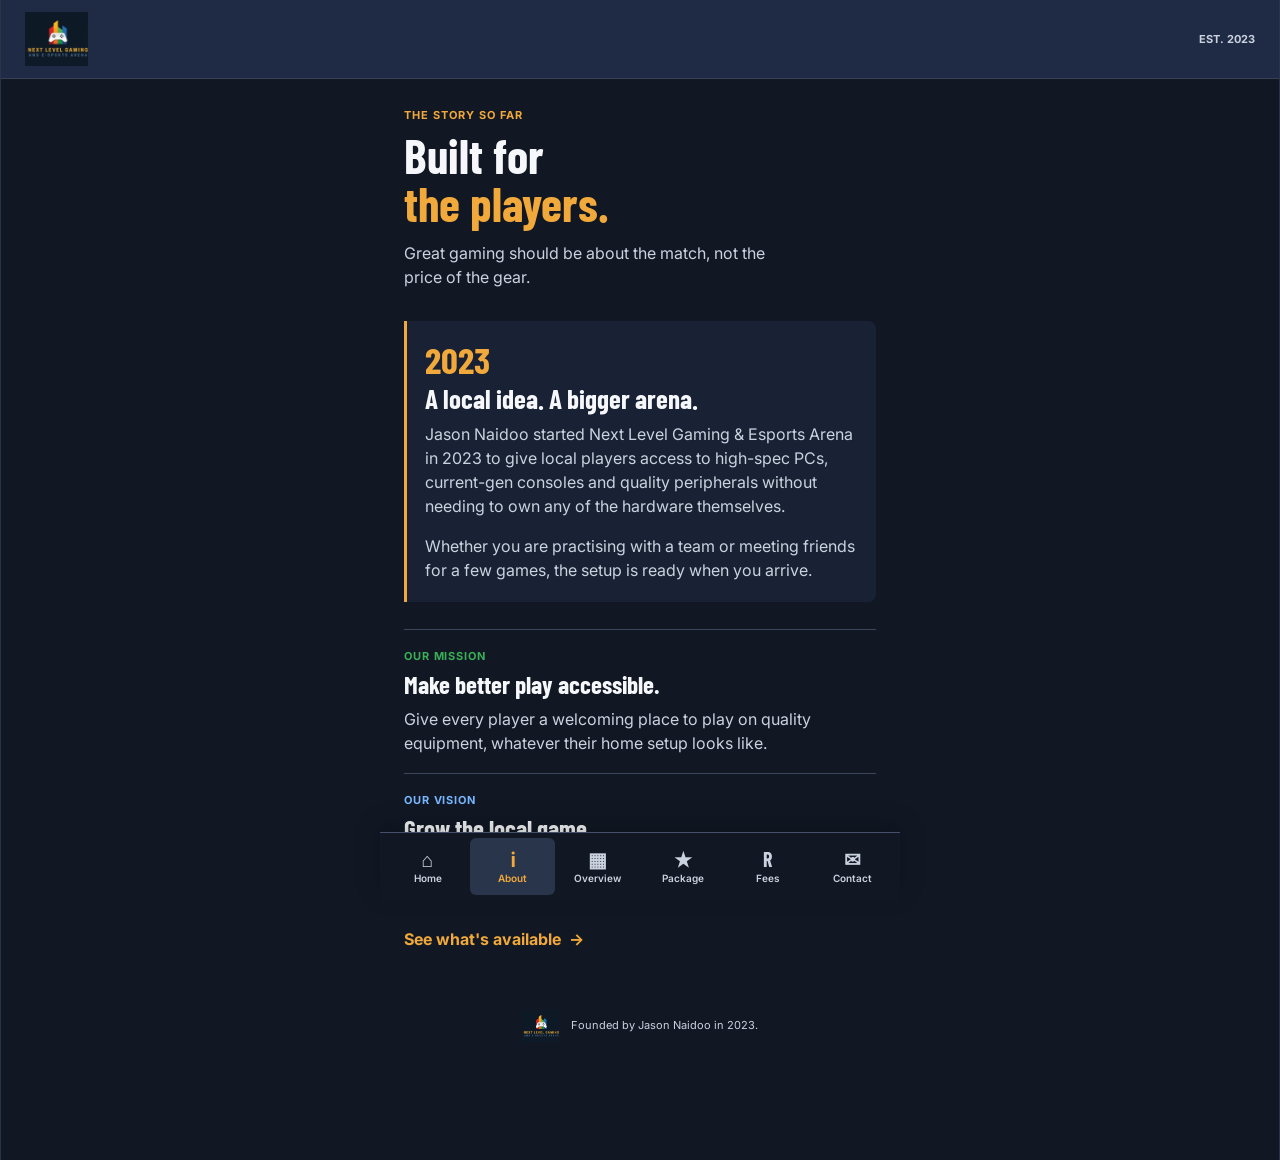
==== about.html @ 75a26975 "Initial commit" ====
<!doctype html>
<html lang="en">
<head>
  <meta charset="utf-8">
  <meta name="viewport" content="width=device-width, initial-scale=1, viewport-fit=cover">
  <meta name="theme-color" content="#1F2A44">
  <meta name="description" content="Learn why Jason Naidoo founded Next Level Gaming & Esports Arena in 2023.">
  <title>About Us | Next Level Gaming & Esports Arena</title>
  <link rel="preconnect" href="https://fonts.googleapis.com">
  <link rel="preconnect" href="https://fonts.gstatic.com" crossorigin>
  <link href="https://fonts.googleapis.com/css2?family=Barlow+Condensed:wght@600;700;800&family=Inter:wght@400;500;600;700&display=swap" rel="stylesheet">
  <link rel="stylesheet" href="css/style.css">
  <script src="js/script.js" defer></script>
</head>
<body>
  <header class="site-header">
    <a class="brand" href="index.html" aria-label="Next Level Gaming Arena home">
      <img class="brand-logo" src="assets/nlg-logo.jpg" alt="Next Level Gaming and Esports Arena logo">
      <span class="brand-fallback" hidden><strong>NEXT LEVEL</strong><small>GAMING &amp; ESPORTS ARENA</small></span>
    </a>
    <span class="header-year">EST. 2023</span>
  </header>

  <main class="page-content">
    <section class="page-intro" aria-labelledby="page-title">
      <p class="eyebrow">THE STORY SO FAR</p>
      <h1 id="page-title">Built for<br><span>the players.</span></h1>
      <p class="intro-copy">Great gaming should be about the match, not the price of the gear.</p>
    </section>

    <section class="story-block" aria-labelledby="story-heading">
      <p class="story-year" aria-label="Founded in 2023">2023</p>
      <h2 id="story-heading">A local idea. A bigger arena.</h2>
      <p>Jason Naidoo started Next Level Gaming &amp; Esports Arena in 2023 to give local players access to high-spec PCs, current-gen consoles and quality peripherals without needing to own any of the hardware themselves.</p>
      <p>Whether you are practising with a team or meeting friends for a few games, the setup is ready when you arrive.</p>
    </section>

    <section class="statement-list" aria-label="Our mission and vision">
      <article class="statement-item">
        <span class="statement-label">OUR MISSION</span>
        <h2>Make better play accessible.</h2>
        <p>Give every player a welcoming place to play on quality equipment, whatever their home setup looks like.</p>
      </article>
      <article class="statement-item statement-vision">
        <span class="statement-label">OUR VISION</span>
        <h2>Grow the local game.</h2>
        <p>Build a connected gaming community where casual players, teams and event organisers can level up together.</p>
      </article>
    </section>

    <a class="text-link" href="overview.html">See what's available <span aria-hidden="true">&#8594;</span></a>
  </main>

  <footer class="site-footer">
    <img class="footer-logo" src="assets/nlg-logo.jpg" alt="Next Level Gaming and Esports Arena logo">
    <p>Founded by Jason Naidoo in 2023.</p>
  </footer>

  <nav class="bottom-nav" aria-label="Main navigation">
    <a class="nav-item" href="index.html"><span class="nav-icon" aria-hidden="true">&#8962;</span><span>Home</span></a>
    <a class="nav-item is-active" href="about.html" aria-current="page"><span class="nav-icon" aria-hidden="true">i</span><span>About</span></a>
    <a class="nav-item" href="overview.html"><span class="nav-icon" aria-hidden="true">&#9638;</span><span>Overview</span></a>
    <a class="nav-item" href="package.html"><span class="nav-icon" aria-hidden="true">&#9733;</span><span>Package</span></a>
    <a class="nav-item" href="calculate-fees.html"><span class="nav-icon" aria-hidden="true">R</span><span>Fees</span></a>
    <a class="nav-item" href="contact.html"><span class="nav-icon" aria-hidden="true">&#9993;</span><span>Contact</span></a>
  </nav>
</body>
</html>
---- css/style.css ----
/* Shared mobile-first styling. The layouts stay one column because this is a phone app, not a desktop page squeezed down. */
:root {
  color-scheme: dark;
  --navy: #1F2A44;
  --gold: #F2A93B;
  --red: #E63946;
  --green: #3AAF57;
  --blue: #2E86DE;
  --page: #111824;
  --panel: #182234;
  --line: #39465C;
  --text: #F6F7FA;
  --muted: #CBD2DF;
  --font-body: 'Inter', 'Segoe UI', sans-serif;
  --font-display: 'Barlow Condensed', 'Arial Narrow', sans-serif;
}

* { box-sizing: border-box; }
html { min-width: 320px; background: var(--page); }
body {
  min-height: 100vh;
  margin: 0;
  padding: env(safe-area-inset-top) 0 calc(90px + env(safe-area-inset-bottom));
  background: var(--page);
  color: var(--text);
  font-family: var(--font-body);
  font-size: 16px;
  line-height: 1.5;
}
a { color: inherit; }
button, input, select, textarea { font: inherit; }
button, a, input, select, textarea { -webkit-tap-highlight-color: transparent; }

/* The logo area can display the supplied image or a readable text fallback while it is absent. */
.site-header {
  min-height: 78px;
  padding: 12px 20px;
  display: flex;
  align-items: center;
  justify-content: space-between;
  gap: 12px;
  background: var(--navy);
  border-bottom: 1px solid rgba(255,255,255,.1);
}
.brand { min-width: 0; min-height: 48px; display: flex; align-items: center; text-decoration: none; }
.brand-logo { display: block; max-width: 176px; max-height: 54px; width: auto; height: auto; object-fit: contain; }
.brand-fallback { flex-direction: column; line-height: 1; }
.brand-fallback:not([hidden]) { display: flex; }
.brand-fallback strong { color: var(--gold); font-family: var(--font-display); font-size: 28px; line-height: 1; }
.brand-fallback small { margin-top: 5px; color: var(--text); font-size: 9px; font-weight: 700; letter-spacing: .08em; }
.header-year { flex: 0 0 auto; color: var(--muted); font-size: 11px; font-weight: 700; }

.page-content { width: min(100%, 520px); margin: 0 auto; padding: 28px 20px 26px; }
.home-page { padding-top: 34px; }
.eyebrow { margin: 0 0 9px; color: var(--gold); font-size: 11px; font-weight: 700; letter-spacing: .09em; }
h1, h2, h3, p { margin-top: 0; }
h1, h2 { font-family: var(--font-display); font-weight: 700; line-height: .98; }
h1 { margin-bottom: 14px; font-size: 48px; }
h1 span { color: var(--gold); }
h2 { margin-bottom: 10px; font-size: 28px; }
h3 { margin-bottom: 2px; font-size: 16px; line-height: 1.3; }
.intro-copy { max-width: 390px; margin: 0; color: var(--muted); line-height: 1.55; }
.page-intro { margin-bottom: 27px; }
.home-intro { margin-bottom: 23px; }
.home-intro h1 { font-size: 54px; }

/* Full-width buttons are easier to hit one-handed than small inline links. */
.home-actions { display: grid; gap: 10px; margin-bottom: 31px; }
.button {
  min-height: 52px;
  padding: 12px 17px;
  display: flex;
  align-items: center;
  justify-content: space-between;
  gap: 12px;
  border: 2px solid transparent;
  border-radius: 8px;
  font-size: 16px;
  font-weight: 700;
  text-decoration: none;
  cursor: pointer;
  transition: transform .12s ease, filter .12s ease, background-color .12s ease;
}
.button-primary { background: var(--gold); color: var(--navy); }
.button-secondary { border-color: var(--line); background: #202C40; color: var(--text); }
.button:active, .nav-item:active { transform: scale(.98); filter: brightness(.9); }
.button:focus-visible, .nav-item:focus-visible, a:focus-visible, input:focus-visible, select:focus-visible, textarea:focus-visible { outline: 3px solid var(--blue); outline-offset: 3px; }

.section-heading-row { margin-bottom: 12px; }
.section-heading-row .eyebrow { margin-bottom: 5px; }
.quick-highlights { padding-bottom: 4px; }
.highlight-list { margin: 0; padding: 0; list-style: none; }
.highlight-item {
  min-height: 76px;
  padding: 12px 0;
  display: grid;
  grid-template-columns: 42px minmax(0, 1fr) 44px;
  align-items: center;
  gap: 11px;
  border-top: 1px solid var(--line);
}
.highlight-item p { margin: 0; color: var(--muted); font-size: 13px; line-height: 1.4; }
.highlight-item > a { min-width: 44px; min-height: 44px; display: grid; place-items: center; color: var(--gold); font-size: 22px; text-decoration: none; }
.highlight-mark { width: 40px; height: 40px; display: grid; place-items: center; border-radius: 7px; font-size: 11px; font-weight: 800; }
.mark-gold { background: var(--gold); color: var(--navy); }
.mark-blue { background: #173C61; color: #A7D2FF; }
.mark-red { background: #552028; color: #FFB2B7; }
.highlight-competitive h3 { color: #FF8188; }

.story-block { position: relative; margin: 31px 0 27px; padding: 20px 18px; background: var(--panel); border-left: 3px solid var(--gold); border-radius: 0 8px 8px 0; }
.story-year { margin: 0 0 7px; color: var(--gold); font-family: var(--font-display); font-size: 37px; font-weight: 700; line-height: 1; }
.story-block h2 { font-size: 27px; }
.story-block p:last-child { margin-bottom: 0; }
.story-block p:not(.story-year) { color: var(--muted); }
.statement-list { display: grid; }
.statement-item { padding: 18px 0; border-top: 1px solid var(--line); }
.statement-label { display: block; margin-bottom: 8px; color: var(--green); font-size: 11px; font-weight: 700; letter-spacing: .08em; }
.statement-vision .statement-label { color: #78B7FF; }
.statement-item h2 { font-size: 25px; }
.statement-item p { margin-bottom: 0; color: var(--muted); }
.text-link, .offer-link { min-height: 44px; display: inline-flex; align-items: center; gap: 8px; color: var(--gold); font-weight: 700; text-decoration: none; }

.offer-list { display: grid; }
.offer-item { padding: 19px 0 17px; border-top: 1px solid var(--line); }
.offer-index { display: block; margin-bottom: 8px; color: var(--gold); font-size: 11px; font-weight: 700; letter-spacing: .06em; }
.offer-blue { color: #78B7FF; }
.offer-red { color: #FF8188; }
.offer-item h2 { margin-bottom: 5px; font-size: 27px; }
.offer-item p { margin: 0; color: var(--muted); }
.offer-link { margin-top: 7px; font-size: 14px; }
.offer-vip { border-left: 3px solid var(--blue); padding-left: 14px; }
.offer-event { border-left: 3px solid var(--red); padding-left: 14px; }

.price-strip { margin: 0 0 27px; padding: 15px 17px; display: flex; align-items: center; justify-content: space-between; gap: 12px; border-radius: 8px; background: var(--gold); color: var(--navy); }
.price-strip > div { display: flex; align-items: baseline; gap: 6px; }
.price-caption { align-self: center; font-size: 10px; font-weight: 800; }
.price-strip strong { font-family: var(--font-display); font-size: 40px; line-height: 1; }
.price-unit { font-size: 13px; font-weight: 700; }
.price-note { padding-left: 12px; border-left: 1px solid rgba(31,42,68,.4); font-size: 12px; font-weight: 600; line-height: 1.3; }
.spec-section { margin-bottom: 25px; }
.spec-section h2 { margin-bottom: 14px; }
.spec-list { margin: 0; }
.spec-list > div { padding: 12px 0; display: grid; grid-template-columns: 86px minmax(0,1fr); gap: 10px; border-top: 1px solid var(--line); }
.spec-list dt { color: var(--gold); font-size: 12px; font-weight: 700; }
.spec-list dd { margin: 0; color: var(--text); font-size: 14px; }
.included-section { padding: 18px; border-radius: 8px; background: var(--panel); }
.included-section h2 { margin-bottom: 11px; font-size: 24px; }
.check-list { margin: 0; padding: 0; list-style: none; }
.check-list li { position: relative; margin-top: 8px; padding-left: 22px; color: var(--muted); }
.check-list li::before { position: absolute; left: 0; color: var(--green); content: '\2713'; font-weight: 700; }
.package-cta { margin-top: 22px; }
.fine-print { margin: 10px 0 0; color: var(--muted); font-size: 12px; }

.calculator-form, .contact-form { display: grid; gap: 17px; }
.field-group { display: grid; gap: 7px; }
.field-group label { font-size: 14px; font-weight: 700; }
.label-detail { color: var(--muted); font-size: 12px; font-weight: 400; }
.field-group input, .field-group select, .field-group textarea {
  width: 100%;
  min-height: 50px;
  padding: 11px 13px;
  border: 1px solid #647086;
  border-radius: 7px;
  background: #F6F7FA;
  color: #141B28;
  font-size: 16px;
}
.field-group select { padding-right: 35px; }
.field-group textarea { min-height: 116px; resize: vertical; }
.input-with-unit { position: relative; }
.input-with-unit input { padding-right: 82px; }
.input-with-unit > span { position: absolute; top: 50%; right: 13px; color: #45516A; font-size: 13px; transform: translateY(-50%); pointer-events: none; }
.total-panel { margin-top: 24px; padding: 20px; border: 1px solid #526079; border-radius: 8px; background: var(--navy); }
.total-panel .eyebrow { margin-bottom: 4px; }
.total-amount { display: block; color: var(--gold); font-family: var(--font-display); font-size: 52px; font-weight: 700; line-height: 1.05; }
.total-message { margin: 6px 0 0; color: var(--muted); font-size: 13px; }
.fee-error, .field-error { color: #FF8188; font-size: 13px; font-weight: 600; }
.fee-error { margin: 12px 0 0; }
.fee-error[hidden], .form-success[hidden] { display: none; }
[aria-invalid="true"] { border-color: var(--red) !important; }

.submit-button { width: 100%; margin-top: 2px; }
.form-success { margin: 0; padding: 13px; border-left: 4px solid var(--green); border-radius: 4px; background: #173223; color: #BDF2C9; }
.contact-details { margin-top: 31px; padding-top: 21px; border-top: 1px solid var(--line); }
.contact-details .eyebrow { margin-bottom: 5px; }
.contact-details h2 { margin-bottom: 11px; }
.contact-link { min-height: 58px; display: flex; flex-direction: column; justify-content: center; border-top: 1px solid var(--line); font-style: normal; text-decoration: none; }
.contact-link span { color: var(--muted); font-size: 12px; }
.contact-link strong { overflow-wrap: anywhere; color: #78B7FF; font-size: 15px; }

.site-footer { min-height: 83px; padding: 13px 20px 18px; display: flex; align-items: center; justify-content: center; gap: 12px; color: var(--muted); font-size: 11px; text-align: center; }
.footer-logo { display: block; width: auto; max-width: 74px; max-height: 32px; object-fit: contain; }
.site-footer p { margin: 0; }

/* Six compact targets fit the phone width; the safe-area inset protects the home indicator. */
.bottom-nav {
  position: fixed;
  z-index: 10;
  right: 0;
  bottom: 0;
  left: 0;
  min-height: calc(68px + env(safe-area-inset-bottom));
  padding: 5px 5px calc(5px + env(safe-area-inset-bottom));
  display: grid;
  grid-template-columns: repeat(6, minmax(0, 1fr));
  border-top: 1px solid #45516A;
  background: #111824;
  box-shadow: 0 -8px 24px rgba(0,0,0,.22);
}
.nav-item { min-width: 0; min-height: 54px; display: flex; flex-direction: column; align-items: center; justify-content: center; gap: 1px; border-radius: 6px; color: #CBD2DF; font-size: 10px; font-weight: 600; text-decoration: none; transition: transform .12s ease, background-color .12s ease; }
.nav-icon { height: 23px; display: grid; place-items: center; font-family: var(--font-display); font-size: 20px; font-weight: 700; line-height: 1; }
.nav-item.is-active { background: #29354B; color: var(--gold); }
.nav-item.is-active .nav-icon { color: var(--gold); }

@media (min-width: 520px) {
  body { border-right: 1px solid #283347; border-left: 1px solid #283347; }
  .site-header { padding-right: 24px; padding-left: 24px; }
  .page-content { padding-right: 24px; padding-left: 24px; }
  .bottom-nav { right: max(0px, calc((100vw - 520px) / 2)); left: max(0px, calc((100vw - 520px) / 2)); }
}

@media (prefers-reduced-motion: reduce) {
  *, *::before, *::after { scroll-behavior: auto !important; transition-duration: .01ms !important; }
}
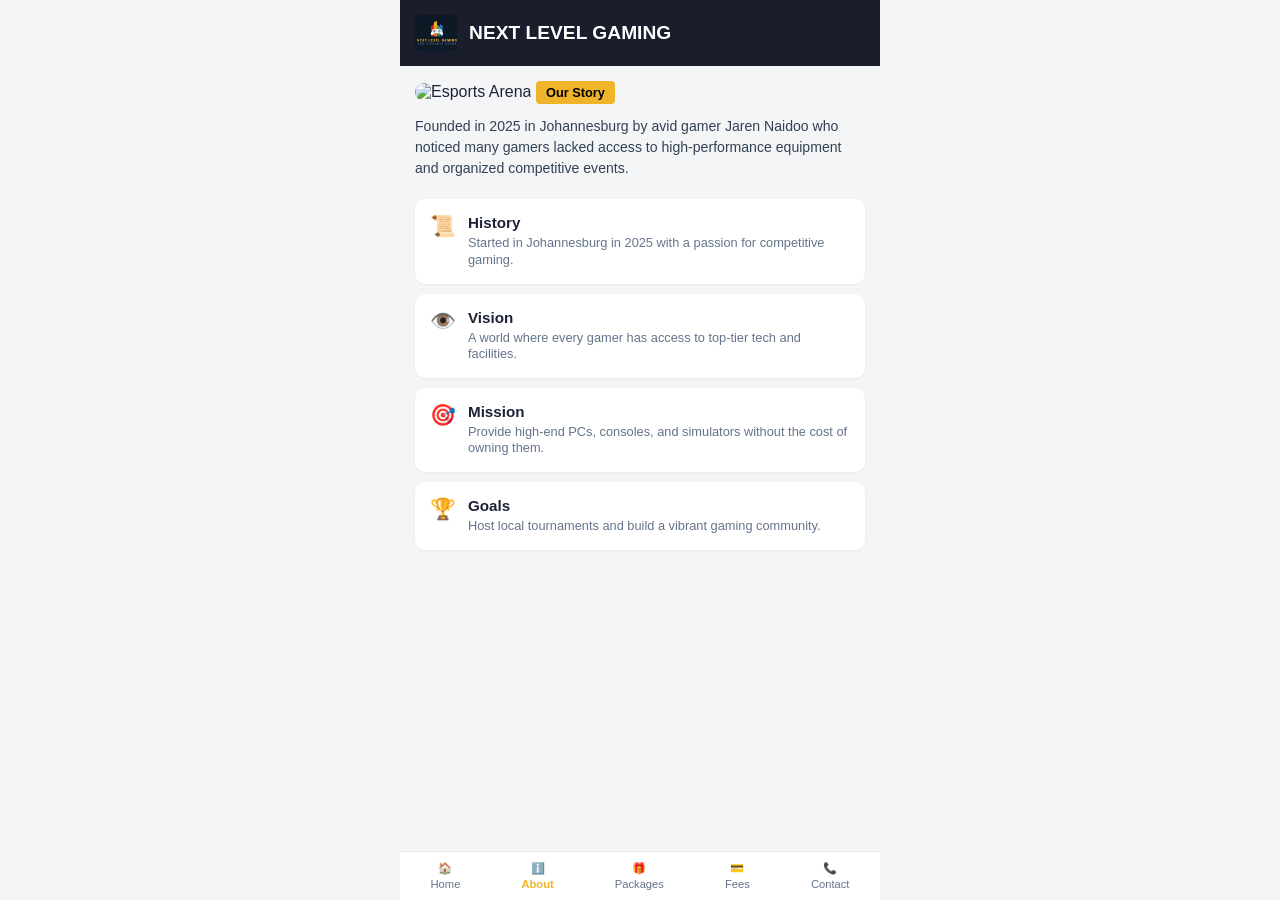
==== commit 622e2b45: "Initial commit" ====
--- a/about.html
+++ b/about.html
@@ -1,68 +1,82 @@
-<!doctype html>
+<!DOCTYPE html>
 <html lang="en">
 <head>
-  <meta charset="utf-8">
-  <meta name="viewport" content="width=device-width, initial-scale=1, viewport-fit=cover">
-  <meta name="theme-color" content="#1F2A44">
-  <meta name="description" content="Learn why Jason Naidoo founded Next Level Gaming & Esports Arena in 2023.">
-  <title>About Us | Next Level Gaming & Esports Arena</title>
-  <link rel="preconnect" href="https://fonts.googleapis.com">
-  <link rel="preconnect" href="https://fonts.gstatic.com" crossorigin>
-  <link href="https://fonts.googleapis.com/css2?family=Barlow+Condensed:wght@600;700;800&family=Inter:wght@400;500;600;700&display=swap" rel="stylesheet">
-  <link rel="stylesheet" href="css/style.css">
-  <script src="js/script.js" defer></script>
+    <meta charset="UTF-8">
+    <meta name="viewport" content="width=device-width, initial-scale=1.0">
+    <title>About Us - Next Level Gaming</title>
+    <style>
+        :root { --bg-dark: #1A1D2B; --bg-light: #F4F5F7; --accent-gold: #F0B429; --text-dark: #1E2237; --text-muted: #64748B; }
+        * { box-sizing: border-box; margin: 0; padding: 0; font-family: 'Segoe UI', Tahoma, sans-serif; }
+        body { background-color: var(--bg-light); color: var(--text-dark); padding-bottom: 70px; max-width: 480px; margin: 0 auto; }
+        .header { background-color: var(--bg-dark); color: #FFF; padding: 15px; display: flex; align-items: center; gap: 12px; font-weight: bold; font-size: 1.2rem; }
+        .header-logo { height: 36px; width: auto; max-width: 25vw; object-fit: contain; border-radius: 4px; flex-shrink: 0; }
+        .header-title { min-width: 0; overflow-wrap: anywhere; }
+        .container { padding: 15px; }
+        .hero-img { width: 100%; height: 180px; object-fit: cover; border-radius: 10px; margin-bottom: 15px; }
+        .section-badge { background-color: var(--accent-gold); color: #000; display: inline-block; padding: 4px 10px; border-radius: 4px; font-weight: bold; font-size: 0.8rem; margin-bottom: 10px; }
+        .story-text { font-size: 0.88rem; line-height: 1.5; color: #334155; margin-bottom: 20px; }
+        .info-card { background: #FFF; padding: 15px; border-radius: 10px; margin-bottom: 10px; display: flex; gap: 12px; align-items: flex-start; box-shadow: 0 1px 3px rgba(0,0,0,0.05); }
+        .info-icon { font-size: 1.3rem; }
+        .info-content h4 { font-size: 0.95rem; margin-bottom: 4px; }
+        .info-content p { font-size: 0.8rem; color: var(--text-muted); line-height: 1.3; }
+        .bottom-nav { position: fixed; bottom: 0; left: 0; right: 0; max-width: 480px; margin: 0 auto; background: #FFF; display: flex; justify-content: space-around; padding: 10px 0; border-top: 1px solid #E2E8F0; }
+        .nav-item { text-decoration: none; color: var(--text-muted); font-size: 0.7rem; text-align: center; display: flex; flex-direction: column; align-items: center; gap: 3px; }
+        .nav-item.active { color: var(--accent-gold); font-weight: bold; }
+    </style>
 </head>
 <body>
-  <header class="site-header">
-    <a class="brand" href="index.html" aria-label="Next Level Gaming Arena home">
-      <img class="brand-logo" src="assets/nlg-logo.jpg" alt="Next Level Gaming and Esports Arena logo">
-      <span class="brand-fallback" hidden><strong>NEXT LEVEL</strong><small>GAMING &amp; ESPORTS ARENA</small></span>
-    </a>
-    <span class="header-year">EST. 2023</span>
-  </header>
+    <header class="header">
+        <img src="assets/logo.jpg" alt="Next Level Gaming and E-Sports Arena" class="header-logo">
+        <span class="header-title">NEXT LEVEL GAMING</span>
+    </header>
 
-  <main class="page-content">
-    <section class="page-intro" aria-labelledby="page-title">
-      <p class="eyebrow">THE STORY SO FAR</p>
-      <h1 id="page-title">Built for<br><span>the players.</span></h1>
-      <p class="intro-copy">Great gaming should be about the match, not the price of the gear.</p>
-    </section>
+    <div class="container">
+        <img class="hero-img" src="https://images.unsplash.com/photo-1511512578047-dfb367046420?auto=format&fit=crop&w=600&q=80" alt="Esports Arena">
 
-    <section class="story-block" aria-labelledby="story-heading">
-      <p class="story-year" aria-label="Founded in 2023">2023</p>
-      <h2 id="story-heading">A local idea. A bigger arena.</h2>
-      <p>Jason Naidoo started Next Level Gaming &amp; Esports Arena in 2023 to give local players access to high-spec PCs, current-gen consoles and quality peripherals without needing to own any of the hardware themselves.</p>
-      <p>Whether you are practising with a team or meeting friends for a few games, the setup is ready when you arrive.</p>
-    </section>
+        <div class="section-badge">Our Story</div>
+        <p class="story-text">
+            Founded in 2025 in Johannesburg by avid gamer Jaren Naidoo who noticed many gamers lacked access to high-performance equipment and organized competitive events.
+        </p>
 
-    <section class="statement-list" aria-label="Our mission and vision">
-      <article class="statement-item">
-        <span class="statement-label">OUR MISSION</span>
-        <h2>Make better play accessible.</h2>
-        <p>Give every player a welcoming place to play on quality equipment, whatever their home setup looks like.</p>
-      </article>
-      <article class="statement-item statement-vision">
-        <span class="statement-label">OUR VISION</span>
-        <h2>Grow the local game.</h2>
-        <p>Build a connected gaming community where casual players, teams and event organisers can level up together.</p>
-      </article>
-    </section>
+        <div class="info-card">
+            <div class="info-icon">📜</div>
+            <div class="info-content">
+                <h4>History</h4>
+                <p>Started in Johannesburg in 2025 with a passion for competitive gaming.</p>
+            </div>
+        </div>
 
-    <a class="text-link" href="overview.html">See what's available <span aria-hidden="true">&#8594;</span></a>
-  </main>
+        <div class="info-card">
+            <div class="info-icon">👁️</div>
+            <div class="info-content">
+                <h4>Vision</h4>
+                <p>A world where every gamer has access to top-tier tech and facilities.</p>
+            </div>
+        </div>
 
-  <footer class="site-footer">
-    <img class="footer-logo" src="assets/nlg-logo.jpg" alt="Next Level Gaming and Esports Arena logo">
-    <p>Founded by Jason Naidoo in 2023.</p>
-  </footer>
+        <div class="info-card">
+            <div class="info-icon">🎯</div>
+            <div class="info-content">
+                <h4>Mission</h4>
+                <p>Provide high-end PCs, consoles, and simulators without the cost of owning them.</p>
+            </div>
+        </div>
 
-  <nav class="bottom-nav" aria-label="Main navigation">
-    <a class="nav-item" href="index.html"><span class="nav-icon" aria-hidden="true">&#8962;</span><span>Home</span></a>
-    <a class="nav-item is-active" href="about.html" aria-current="page"><span class="nav-icon" aria-hidden="true">i</span><span>About</span></a>
-    <a class="nav-item" href="overview.html"><span class="nav-icon" aria-hidden="true">&#9638;</span><span>Overview</span></a>
-    <a class="nav-item" href="package.html"><span class="nav-icon" aria-hidden="true">&#9733;</span><span>Package</span></a>
-    <a class="nav-item" href="calculate-fees.html"><span class="nav-icon" aria-hidden="true">R</span><span>Fees</span></a>
-    <a class="nav-item" href="contact.html"><span class="nav-icon" aria-hidden="true">&#9993;</span><span>Contact</span></a>
-  </nav>
+        <div class="info-card">
+            <div class="info-icon">🏆</div>
+            <div class="info-content">
+                <h4>Goals</h4>
+                <p>Host local tournaments and build a vibrant gaming community.</p>
+            </div>
+        </div>
+    </div>
+
+    <nav class="bottom-nav">
+        <a href="index.html" class="nav-item"><span>🏠</span>Home</a>
+        <a href="about.html" class="nav-item active"><span>ℹ️</span>About</a>
+        <a href="packages.html" class="nav-item"><span>🎁</span>Packages</a>
+        <a href="fees.html" class="nav-item"><span>💳</span>Fees</a>
+        <a href="contact.html" class="nav-item"><span>📞</span>Contact</a>
+    </nav>
 </body>
-</html>
+</html>
